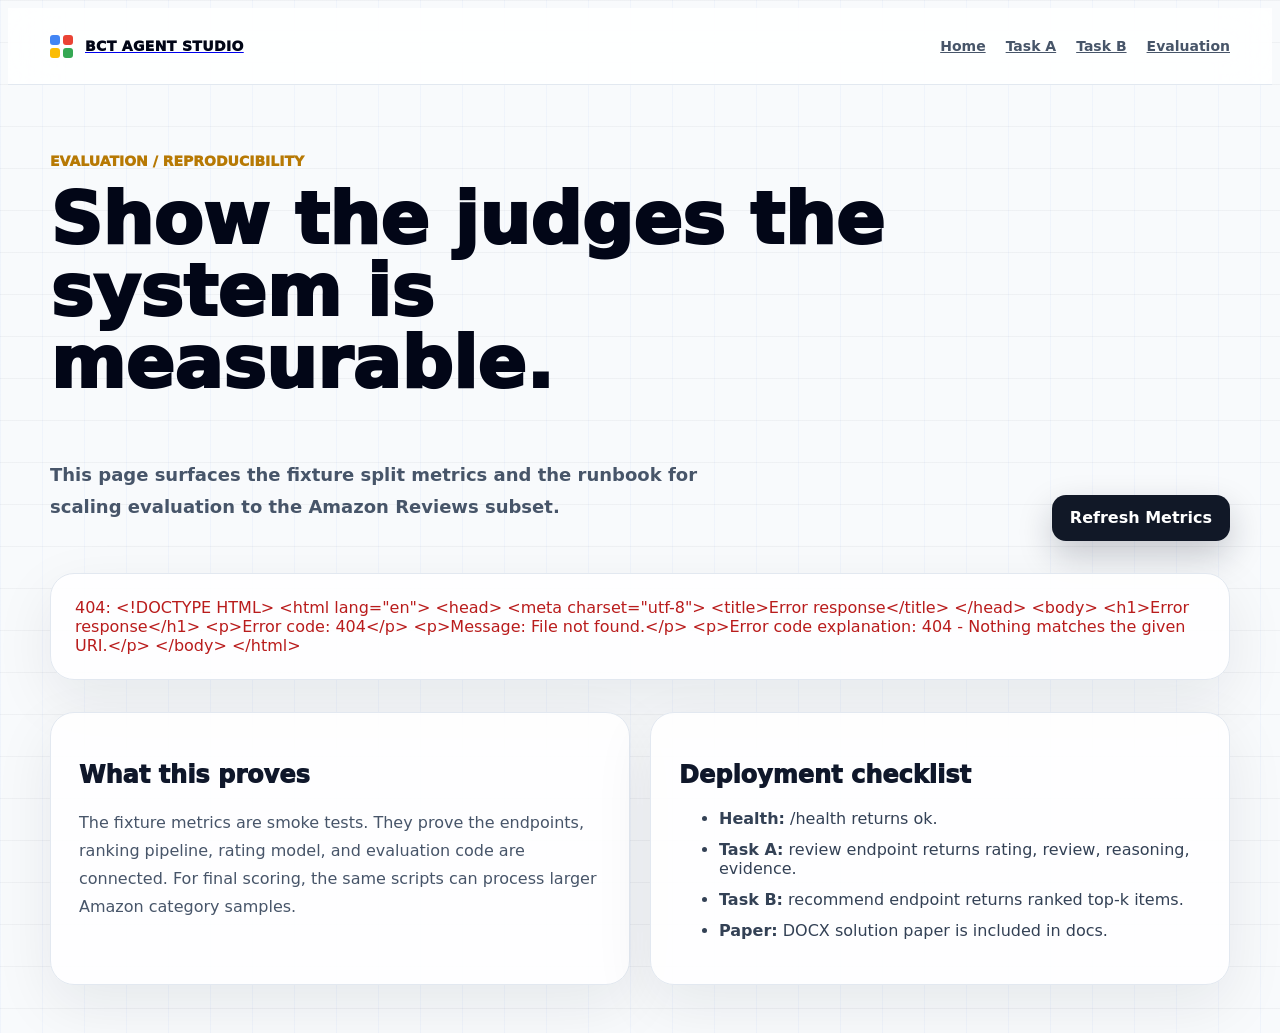
==== static/evaluation.html @ b9800616 "Style dropdown menus across UI" ====
<!doctype html>
<html lang="en">
  <head>
    <meta charset="utf-8" />
    <meta name="viewport" content="width=device-width, initial-scale=1" />
    <title>Evaluation | BCT Agent Studio</title>
    <link rel="icon" href="data:," />
    <link rel="stylesheet" href="/static/styles.css?v=2" />
  </head>
  <body>
    <header class="sticky top-0 z-40 border-b border-slate-200 bg-white/85 backdrop-blur-xl">
      <div class="shell flex h-[76px] items-center justify-between">
        <a href="/" class="flex items-center gap-3">
          <span class="brand-mark" aria-hidden="true">
            <span class="bg-[#4285F4]"></span><span class="bg-[#EA4335]"></span>
            <span class="bg-[#FBBC04]"></span><span class="bg-[#34A853]"></span>
          </span>
          <span class="text-sm font-black uppercase tracking-wide text-slate-950">BCT Agent Studio</span>
        </a>
        <nav class="flex items-center gap-5">
          <a class="nav-link" data-nav href="/">Home</a>
          <a class="nav-link" data-nav href="/task-a">Task A</a>
          <a class="nav-link" data-nav href="/task-b">Task B</a>
          <a class="nav-link hidden sm:inline" data-nav href="/evaluation">Evaluation</a>
        </nav>
      </div>
    </header>

    <main class="shell py-10">
      <section class="mb-8 flex flex-col justify-between gap-5 lg:flex-row lg:items-end">
        <div>
          <p class="mt-7 text-sm font-black uppercase text-[#FBBC04]">Evaluation / Reproducibility</p>
          <h1 class="mt-2 max-w-4xl text-5xl font-black leading-none text-slate-950 md:text-7xl">
            Show the judges the system is measurable.
          </h1>
          <p class="mt-5 max-w-2xl text-lg font-semibold leading-8 text-slate-600">
            This page surfaces the fixture split metrics and the runbook for scaling evaluation to
            the Amazon Reviews subset.
          </p>
        </div>
        <button id="load-metrics" class="button-primary">Refresh Metrics</button>
      </section>

      <section id="metrics-result" class="grid gap-5 md:grid-cols-4"></section>

      <section class="mt-8 grid gap-5 lg:grid-cols-2">
        <article class="panel p-7">
          <h2 class="text-2xl font-black">What this proves</h2>
          <p class="mt-3 leading-7 text-slate-600">
            The fixture metrics are smoke tests. They prove the endpoints, ranking pipeline, rating
            model, and evaluation code are connected. For final scoring, the same scripts can process
            larger Amazon category samples.
          </p>
        </article>
        <article class="panel p-7">
          <h2 class="text-2xl font-black">Deployment checklist</h2>
          <ul class="mt-4 space-y-3 text-slate-700">
            <li><strong>Health:</strong> /health returns ok.</li>
            <li><strong>Task A:</strong> review endpoint returns rating, review, reasoning, evidence.</li>
            <li><strong>Task B:</strong> recommend endpoint returns ranked top-k items.</li>
            <li><strong>Paper:</strong> DOCX solution paper is included in docs.</li>
          </ul>
        </article>
      </section>
    </main>

    <script src="/static/shared.js?v=6"></script>
    <script src="/static/evaluation.js?v=6"></script>
  </body>
</html>
---- static/styles.css ----
:root {
  --ink: #0f172a;
  --muted: #64748b;
  --paper: #ffffff;
  --soft: #f8fafc;
  --line: #e2e8f0;
  --blue: #2563eb;
  --green: #16a34a;
  --yellow: #fbbc04;
  --red: #ea4335;
}

html {
  scroll-behavior: smooth;
}

*,
*::before,
*::after {
  box-sizing: border-box;
}

body {
  color: var(--ink);
  background:
    linear-gradient(90deg, rgba(37, 99, 235, 0.04) 1px, transparent 1px),
    linear-gradient(180deg, rgba(15, 23, 42, 0.04) 1px, transparent 1px),
    #f8fafc;
  background-size: 42px 42px;
  font-family: Inter, ui-sans-serif, system-ui, -apple-system, BlinkMacSystemFont, "Segoe UI", sans-serif;
  letter-spacing: 0;
}

.sticky { position: sticky; }
.top-0 { top: 0; }
.z-40 { z-index: 40; }
.hidden { display: none; }
.block { display: block; }
.inline { display: inline; }
.inline-flex { display: inline-flex; }
.flex { display: flex; }
.grid { display: grid; }
.items-center { align-items: center; }
.items-start { align-items: flex-start; }
.items-end { align-items: flex-end; }
.justify-between { justify-content: space-between; }
.justify-center { justify-content: center; }
.text-center { text-align: center; }
.text-right { text-align: right; }
.flex-col { flex-direction: column; }
.flex-wrap { flex-wrap: wrap; }
.gap-2 { gap: 8px; }
.gap-3 { gap: 12px; }
.gap-4 { gap: 16px; }
.gap-5 { gap: 20px; }
.gap-6 { gap: 24px; }
.gap-7 { gap: 28px; }
.space-y-3 > * + * { margin-top: 12px; }
.space-y-4 > * + * { margin-top: 16px; }
.mx-auto { margin-left: auto; margin-right: auto; }
.mt-1 { margin-top: 4px; }
.mt-2 { margin-top: 8px; }
.mt-3 { margin-top: 12px; }
.mt-4 { margin-top: 16px; }
.mt-5 { margin-top: 20px; }
.mt-7 { margin-top: 28px; }
.mt-8 { margin-top: 32px; }
.mt-9 { margin-top: 36px; }
.mt-10 { margin-top: 40px; }
.mb-3 { margin-bottom: 12px; }
.mb-4 { margin-bottom: 16px; }
.mb-5 { margin-bottom: 20px; }
.mb-6 { margin-bottom: 24px; }
.mb-8 { margin-bottom: 32px; }
.p-4 { padding: 16px; }
.p-5 { padding: 20px; }
.p-6 { padding: 24px; }
.p-7 { padding: 28px; }
.p-8 { padding: 32px; }
.px-4 { padding-left: 16px; padding-right: 16px; }
.px-5 { padding-left: 20px; padding-right: 20px; }
.py-3 { padding-top: 12px; padding-bottom: 12px; }
.py-4 { padding-top: 16px; padding-bottom: 16px; }
.py-10 { padding-top: 40px; padding-bottom: 40px; }
.pb-20 { padding-bottom: 80px; }
.h-full { height: 100%; }
.h-2 { height: 8px; }
.h-\[76px\] { height: 76px; }
.w-16 { width: 64px; }
.max-w-md { max-width: 448px; }
.max-w-2xl { max-width: 672px; }
.max-w-4xl { max-width: 896px; }
.min-h-\[360px\] { min-height: 360px; }
.rounded-full { border-radius: 999px; }
.rounded-2xl { border-radius: 16px; }
.rounded-3xl { border-radius: 24px; }
.rounded-\[22px\] { border-radius: 22px; }
.border-b { border-bottom: 1px solid var(--line); }
.border-slate-200 { border-color: #e2e8f0; }
.bg-white\/85 { background: rgba(255, 255, 255, 0.85); }
.bg-white { background: #fff; }
.bg-slate-50 { background: #f8fafc; }
.bg-emerald-50 { background: #ecfdf5; }
.bg-\[\#4285F4\] { background: #4285f4; }
.bg-\[\#EA4335\] { background: #ea4335; }
.bg-\[\#FBBC04\] { background: #fbbc04; }
.bg-\[\#34A853\] { background: #34a853; }
.backdrop-blur-xl { backdrop-filter: blur(24px); }
.text-xs { font-size: 12px; }
.text-sm { font-size: 14px; }
.text-lg { font-size: 18px; }
.text-xl { font-size: 20px; }
.text-2xl { font-size: 24px; }
.text-3xl { font-size: 30px; }
.text-5xl { font-size: 48px; }
.font-semibold { font-weight: 650; }
.font-bold { font-weight: 700; }
.font-black { font-weight: 950; }
.uppercase { text-transform: uppercase; }
.tracking-wide { letter-spacing: 0.025em; }
.tracking-wider { letter-spacing: 0.05em; }
.leading-none { line-height: 1; }
.leading-7 { line-height: 28px; }
.leading-8 { line-height: 32px; }
.leading-9 { line-height: 36px; }
.text-slate-950 { color: #020617; }
.text-slate-800 { color: #1e293b; }
.text-slate-700 { color: #334155; }
.text-slate-600 { color: #475569; }
.text-slate-500 { color: #64748b; }
.text-slate-400 { color: #94a3b8; }
.text-red-700 { color: #b91c1c; }
.text-emerald-950 { color: #022c22; }
.text-emerald-900 { color: #064e3b; }
.text-emerald-700 { color: #047857; }
.text-\[\#4285F4\] { color: #4285f4; }
.text-\[\#34A853\] { color: #34a853; }
.text-\[\#FBBC04\] { color: #b77904; }
.grid-cols-3 { grid-template-columns: repeat(3, minmax(0, 1fr)); }
.left-\[7\%\] { left: 7%; }
.left-\[9\%\] { left: 9%; }
.right-\[7\%\] { right: 7%; }
.top-\[9\%\] { top: 9%; }
.top-\[34\%\] { top: 34%; }
.bottom-\[9\%\] { bottom: 9%; }
.w-\[52\%\] { width: 52%; }
.w-\[62\%\] { width: 62%; }
.w-\[68\%\] { width: 68%; }

button,
input,
select,
textarea {
  font: inherit;
}

button {
  border: 0;
}

main,
section,
article,
aside,
form,
div {
  min-width: 0;
}

.shell {
  width: min(1180px, calc(100% - 32px));
  margin: 0 auto;
}

.brand-mark {
  display: grid;
  grid-template-columns: repeat(2, 10px);
  gap: 3px;
  width: 23px;
}

.brand-mark span {
  aspect-ratio: 1;
  border-radius: 3px;
}

.nav-link {
  color: #475569;
  font-size: 14px;
  font-weight: 700;
  transition: color 160ms ease;
}

.nav-link:hover,
.nav-link.active {
  color: var(--ink);
}

.hero-stage {
  position: relative;
  min-height: calc(100vh - 76px);
  display: grid;
  align-items: center;
  overflow: hidden;
}

.hero-stage::before {
  content: "";
  position: absolute;
  inset: 0;
  background:
    radial-gradient(circle at 22% 24%, rgba(251, 188, 4, 0.22), transparent 25%),
    radial-gradient(circle at 80% 18%, rgba(52, 168, 83, 0.18), transparent 22%),
    radial-gradient(circle at 70% 82%, rgba(37, 99, 235, 0.18), transparent 24%);
  opacity: 0.85;
  pointer-events: none;
}

.hero-inner {
  position: relative;
  z-index: 1;
  display: grid;
  grid-template-columns: minmax(0, 1.02fr) minmax(380px, 0.98fr);
  gap: 34px;
  align-items: center;
  padding: 56px 0 72px;
}

.headline {
  font-size: clamp(48px, 7vw, 92px);
  line-height: 0.92;
  letter-spacing: 0;
  font-weight: 950;
}

.headline .line {
  display: block;
}

.pill {
  display: inline-flex;
  align-items: center;
  gap: 8px;
  border: 1px solid rgba(15, 23, 42, 0.1);
  border-radius: 999px;
  background: rgba(255, 255, 255, 0.78);
  padding: 8px 12px;
  color: #334155;
  font-size: 13px;
  font-weight: 800;
  backdrop-filter: blur(10px);
}

.dot {
  width: 8px;
  height: 8px;
  border-radius: 999px;
  background: var(--red);
}

.dot.ok {
  background: var(--green);
}

.hero-visual {
  position: relative;
  min-height: 560px;
}

.signal-board {
  position: absolute;
  inset: 0;
  border: 1px solid rgba(15, 23, 42, 0.08);
  border-radius: 28px;
  background: rgba(255, 255, 255, 0.78);
  box-shadow: 0 30px 80px rgba(15, 23, 42, 0.14);
  overflow: hidden;
  backdrop-filter: blur(18px);
}

.signal-board::before {
  content: "";
  position: absolute;
  inset: 0;
  background:
    linear-gradient(90deg, rgba(37, 99, 235, 0.06) 1px, transparent 1px),
    linear-gradient(180deg, rgba(15, 23, 42, 0.05) 1px, transparent 1px);
  background-size: 34px 34px;
}

.signal-card {
  position: absolute;
  border: 1px solid rgba(15, 23, 42, 0.08);
  border-radius: 20px;
  background: #fff;
  box-shadow: 0 18px 50px rgba(15, 23, 42, 0.12);
  padding: 18px;
}

.signal-card h3 {
  margin: 0 0 8px;
  font-size: 16px;
  font-weight: 900;
}

.signal-card p {
  margin: 0;
  color: var(--muted);
  line-height: 1.45;
  font-size: 14px;
}

.score-ring {
  display: grid;
  place-items: center;
  width: 94px;
  height: 94px;
  border: 10px solid #dbeafe;
  border-top-color: var(--blue);
  border-right-color: var(--green);
  border-radius: 999px;
  color: var(--ink);
  font-weight: 950;
}

.panel {
  border: 1px solid var(--line);
  border-radius: 24px;
  background: rgba(255, 255, 255, 0.9);
  box-shadow: 0 20px 60px rgba(15, 23, 42, 0.08);
}

.workspace-grid {
  display: grid;
  grid-template-columns: minmax(280px, 340px) minmax(0, 1fr);
  gap: 22px;
  align-items: start;
}

.field-label {
  display: block;
  margin-bottom: 7px;
  color: #475569;
  font-size: 13px;
  font-weight: 850;
}

.input,
.textarea,
.select {
  display: block;
  width: 100%;
  max-width: 100%;
  border: 1px solid var(--line);
  border-radius: 14px;
  background: #fff;
  color: var(--ink);
  padding: 12px 14px;
  outline: none;
  transition:
    border-color 160ms ease,
    box-shadow 160ms ease;
}

.textarea {
  min-width: 0;
  resize: vertical;
}

.input:focus,
.textarea:focus,
.select:focus {
  border-color: rgba(37, 99, 235, 0.55);
  box-shadow: 0 0 0 4px rgba(37, 99, 235, 0.1);
}

.native-select-hidden {
  position: absolute;
  width: 1px;
  height: 1px;
  margin: 0;
  opacity: 0;
  pointer-events: none;
}

.custom-select {
  position: relative;
  width: 100%;
}

.custom-select-trigger {
  display: flex;
  align-items: center;
  justify-content: space-between;
  gap: 12px;
  width: 100%;
  min-height: 46px;
  border: 1px solid var(--line);
  border-radius: 16px;
  background: #fff;
  color: var(--ink);
  padding: 12px 14px;
  text-align: left;
  font-weight: 750;
  cursor: pointer;
  transition:
    border-color 160ms ease,
    box-shadow 160ms ease,
    transform 160ms ease;
}

.custom-select-trigger span {
  min-width: 0;
  overflow: hidden;
  text-overflow: ellipsis;
  white-space: nowrap;
}

.custom-select-trigger svg {
  width: 20px;
  height: 20px;
  flex: 0 0 20px;
  fill: none;
  stroke: currentColor;
  stroke-width: 2.3;
  stroke-linecap: round;
  stroke-linejoin: round;
  transition: transform 160ms ease;
}

.custom-select.open .custom-select-trigger,
.custom-select-trigger:focus {
  border-color: rgba(37, 99, 235, 0.55);
  box-shadow: 0 0 0 4px rgba(37, 99, 235, 0.1);
  outline: none;
}

.custom-select.open .custom-select-trigger svg {
  transform: rotate(180deg);
}

.custom-select-menu {
  position: absolute;
  z-index: 80;
  top: calc(100% + 8px);
  left: 0;
  right: 0;
  display: none;
  max-height: 280px;
  overflow-y: auto;
  border: 1px solid rgba(15, 23, 42, 0.12);
  border-radius: 18px;
  background: rgba(255, 255, 255, 0.98);
  box-shadow: 0 24px 60px rgba(15, 23, 42, 0.18);
  padding: 6px;
  backdrop-filter: blur(16px);
  animation: select-menu-in 160ms ease both;
}

.custom-select.open .custom-select-menu {
  display: grid;
  gap: 2px;
}

.custom-select-option {
  width: 100%;
  border-radius: 13px;
  background: transparent;
  color: #1e293b;
  padding: 11px 12px;
  text-align: left;
  font-weight: 800;
  cursor: pointer;
  transition:
    background 140ms ease,
    color 140ms ease,
    transform 140ms ease;
}

.custom-select-option:hover {
  background: #f1f5f9;
  transform: translateX(2px);
}

.custom-select-option.selected {
  background: #111827;
  color: #fff;
}

@keyframes select-menu-in {
  from {
    opacity: 0;
    transform: translateY(-6px) scale(0.98);
  }
  to {
    opacity: 1;
    transform: translateY(0) scale(1);
  }
}

.button-primary,
.button-secondary {
  display: inline-flex;
  align-items: center;
  justify-content: center;
  min-height: 46px;
  border-radius: 14px;
  padding: 0 18px;
  font-weight: 900;
  transition:
    transform 160ms ease,
    box-shadow 160ms ease,
    background 160ms ease;
}

.button-primary,
.button-secondary,
.tag {
  cursor: pointer;
}

.button-primary[disabled],
.button-secondary[disabled] {
  cursor: not-allowed;
  opacity: 0.55;
  transform: none;
  box-shadow: none;
}

.button-primary {
  background: #111827;
  color: #fff;
  box-shadow: 0 14px 34px rgba(17, 24, 39, 0.22);
  text-decoration: none;
}

.button-primary:hover {
  transform: translateY(-1px);
  box-shadow: 0 18px 40px rgba(17, 24, 39, 0.28);
}

.button-primary[disabled]:hover,
.button-secondary[disabled]:hover {
  transform: none;
  box-shadow: none;
}

.button-secondary {
  border: 1px solid var(--line);
  background: #fff;
  color: var(--ink);
}

.metric-tile {
  border: 1px solid var(--line);
  border-radius: 20px;
  background: #fff;
  padding: 18px;
}

.trace-panel {
  border: 1px solid var(--line);
  border-radius: 20px;
  background: #fff;
  padding: 16px;
}

.trace-panel summary {
  cursor: pointer;
  color: #020617;
  font-size: 14px;
  font-weight: 950;
  text-transform: uppercase;
}

.trace-step {
  display: grid;
  grid-template-columns: 34px minmax(0, 1fr);
  gap: 12px;
  border-top: 1px solid var(--line);
  padding: 14px 0;
}

.trace-step:first-child {
  border-top: 0;
  padding-top: 0;
}

.trace-index {
  display: grid;
  place-items: center;
  width: 28px;
  height: 28px;
  border-radius: 10px;
  background: #111827;
  color: #fff;
  font-size: 12px;
  font-weight: 950;
}

.trace-chip {
  display: inline-flex;
  max-width: 100%;
  border-radius: 999px;
  background: #f8fafc;
  color: #475569;
  padding: 5px 9px;
  font-size: 12px;
  font-weight: 800;
  overflow-wrap: anywhere;
}

.tag {
  display: inline-flex;
  align-items: center;
  border-radius: 999px;
  background: #f1f5f9;
  color: #334155;
  padding: 5px 9px;
  font-size: 12px;
  font-weight: 850;
}

.result-box {
  min-height: 430px;
  overflow: hidden;
}

.b-chat-page {
  min-height: calc(100vh - 76px);
  padding: 0;
  background:
    linear-gradient(90deg, rgba(37, 99, 235, 0.04) 1px, transparent 1px),
    linear-gradient(180deg, rgba(15, 23, 42, 0.04) 1px, transparent 1px),
    #f8fafc;
  background-size: 42px 42px;
}

.b-chat-app {
  display: grid;
  grid-template-columns: 330px minmax(0, 1fr);
  min-height: calc(100vh - 76px);
  border-left: 1px solid var(--line);
  border-right: 1px solid var(--line);
  background: transparent;
  animation: app-rise 520ms ease both;
}

.b-chat-sidebar {
  position: sticky;
  top: 76px;
  display: flex;
  flex-direction: column;
  gap: 18px;
  height: calc(100vh - 76px);
  border-right: 1px solid var(--line);
  background: rgba(248, 250, 252, 0.9);
  backdrop-filter: blur(14px);
  padding: 24px;
  overflow-y: auto;
  animation: sidebar-slide 560ms ease both;
}

.b-prompt-stack {
  display: grid;
  gap: 10px;
  margin-top: auto;
}

.prompt-chip {
  width: 100%;
  border: 1px solid var(--line);
  border-radius: 14px;
  background: #fff;
  color: #1e293b;
  padding: 12px 14px;
  text-align: left;
  font-size: 14px;
  font-weight: 850;
  cursor: pointer;
  transition:
    border-color 160ms ease,
    box-shadow 160ms ease,
    transform 160ms ease;
  animation: soft-pop 420ms ease both;
}

.prompt-chip:nth-child(2) { animation-delay: 50ms; }
.prompt-chip:nth-child(3) { animation-delay: 100ms; }
.prompt-chip:nth-child(4) { animation-delay: 150ms; }

.prompt-chip:hover {
  border-color: rgba(17, 24, 39, 0.18);
  box-shadow: 0 10px 24px rgba(15, 23, 42, 0.08);
  transform: translateY(-1px);
}

.b-chat-main {
  min-height: 0;
  background: transparent;
  padding-bottom: 168px;
}

.chat-scroll {
  overflow: visible;
  padding: 34px 0 0;
}

.chat-composer-panel {
  position: fixed;
  right: 0;
  bottom: 0;
  left: 330px;
  z-index: 35;
  border-top: 1px solid var(--line);
  background: rgba(255, 255, 255, 0.96);
  padding: 16px 24px 22px;
  backdrop-filter: blur(14px);
}

.composer-shell {
  position: relative;
  display: flex;
  align-items: flex-end;
  gap: 10px;
  width: min(860px, 100%);
  margin: 0 auto;
  border: 1px solid var(--line);
  border-radius: 30px;
  background: #fff;
  box-shadow: 0 18px 50px rgba(15, 23, 42, 0.12);
  padding: 9px 10px 9px 18px;
  animation: composer-lift 520ms ease both;
}

.chat-input {
  display: block;
  flex: 1 1 auto;
  width: 100%;
  max-height: 180px;
  min-height: 34px;
  border: 0;
  background: transparent;
  color: var(--ink);
  padding: 7px 4px;
  outline: none;
  resize: none;
  line-height: 22px;
  overflow-y: hidden;
}

.chat-input::placeholder {
  color: #94a3b8;
}

.composer-footer {
  display: flex;
  flex: 0 0 auto;
  flex-wrap: nowrap;
  gap: 10px;
  align-items: center;
  justify-content: flex-end;
  border-top: 0;
  padding: 0;
}

.composer-footer .voice-status {
  position: absolute;
  width: 1px;
  height: 1px;
  overflow: hidden;
  clip-path: inset(50%);
}

.composer-footer .voice-status.recording {
  position: static;
  width: auto;
  height: auto;
  clip-path: none;
}

.chat-composer-buttons {
  display: flex;
  flex-wrap: nowrap;
  gap: 8px;
  align-items: center;
}

.composer-shell .button-primary,
.composer-shell .button-secondary {
  width: auto;
  min-height: 42px;
  border-radius: 999px;
  padding: 0 18px;
}

.composer-shell .composer-icon-button {
  width: 42px;
  height: 42px;
  min-height: 42px;
  flex: 0 0 42px;
  padding: 0;
}

.composer-icon-button svg {
  width: 20px;
  height: 20px;
  fill: none;
  stroke: currentColor;
  stroke-width: 2.4;
  stroke-linecap: round;
  stroke-linejoin: round;
}

.composer-icon-button.listening {
  color: #b91c1c;
  box-shadow: 0 0 0 5px rgba(239, 68, 68, 0.12);
}

.chat-thread {
  display: grid;
  gap: 0;
  width: min(900px, calc(100% - 48px));
  margin: 0 auto;
  min-height: 0;
}

.chat-message {
  display: flex;
  padding: 18px 0;
  scroll-margin-top: 96px;
  scroll-margin-bottom: 190px;
  animation: message-in 360ms ease both;
}

.chat-message.user {
  justify-content: flex-end;
}

.chat-message.agent {
  justify-content: flex-start;
}

.chat-message.user .chat-bubble {
  max-width: min(620px, 84%);
  background: #111827;
  color: #fff;
  border-color: #111827;
  border-radius: 20px 20px 4px 20px;
  box-shadow: none;
  animation: user-bubble-in 260ms ease both;
}

.chat-message.agent .chat-bubble {
  width: min(760px, 100%);
  border-color: transparent;
  background: #fff;
  box-shadow: none;
  animation: agent-bubble-in 320ms ease both;
}

.chat-avatar {
  display: grid;
  place-items: center;
  width: 38px;
  height: 38px;
  border-radius: 14px;
  background: #eff6ff;
  color: var(--blue);
  font-size: 13px;
  font-weight: 950;
}

.chat-bubble {
  min-width: 0;
  border: 1px solid var(--line);
  border-radius: 20px;
  background: #fff;
  padding: 16px 18px;
  box-shadow: 0 12px 30px rgba(15, 23, 42, 0.06);
  overflow-wrap: anywhere;
}

.message-label {
  color: #64748b;
  font-size: 12px;
  font-weight: 950;
  letter-spacing: 0.05em;
  text-transform: uppercase;
}

.agent-progress {
  min-height: 40px;
}

.typing-bubble {
  display: inline-flex;
  gap: 6px;
  align-items: center;
  min-width: 74px;
  border: 1px solid var(--line);
  border-radius: 18px;
  background: #f8fafc;
  padding: 14px 16px;
  animation: agent-bubble-in 260ms ease both;
}

.typing-bubble span {
  width: 8px;
  height: 8px;
  border-radius: 999px;
  background: #94a3b8;
  animation: typing-pulse 1.1s infinite ease-in-out;
}

.typing-bubble span:nth-child(2) {
  animation-delay: 0.16s;
}

.typing-bubble span:nth-child(3) {
  animation-delay: 0.32s;
}

@keyframes typing-pulse {
  0%, 80%, 100% {
    opacity: 0.35;
    transform: translateY(0);
  }
  40% {
    opacity: 1;
    transform: translateY(-4px);
  }
}

@keyframes app-rise {
  from {
    opacity: 0;
    transform: translateY(12px);
  }
  to {
    opacity: 1;
    transform: translateY(0);
  }
}

@keyframes sidebar-slide {
  from {
    opacity: 0;
    transform: translateX(-18px);
  }
  to {
    opacity: 1;
    transform: translateX(0);
  }
}

@keyframes composer-lift {
  from {
    opacity: 0;
    transform: translateY(18px);
  }
  to {
    opacity: 1;
    transform: translateY(0);
  }
}

@keyframes message-in {
  from {
    opacity: 0;
  }
  to {
    opacity: 1;
  }
}

@keyframes agent-bubble-in {
  from {
    opacity: 0;
    transform: translateY(10px);
  }
  to {
    opacity: 1;
    transform: translateY(0);
  }
}

@keyframes user-bubble-in {
  from {
    opacity: 0;
    transform: translate(14px, 8px);
  }
  to {
    opacity: 1;
    transform: translate(0, 0);
  }
}

@keyframes card-rise {
  from {
    opacity: 0;
    transform: translateY(14px);
  }
  to {
    opacity: 1;
    transform: translateY(0);
  }
}

@keyframes soft-pop {
  from {
    opacity: 0;
    transform: translateY(8px) scale(0.98);
  }
  to {
    opacity: 1;
    transform: translateY(0) scale(1);
  }
}

.agent-trace-bottom {
  margin-top: 18px;
  border-top: 1px solid #f1f5f9;
  padding-top: 14px;
}

.progress-steps {
  display: grid;
  gap: 10px;
}

.progress-steps span {
  position: relative;
  display: block;
  border-radius: 14px;
  background: #f8fafc;
  padding: 12px 14px 12px 36px;
  color: #475569;
  font-size: 14px;
  font-weight: 850;
  overflow: hidden;
}

.progress-steps span::before {
  content: "";
  position: absolute;
  left: 14px;
  top: 50%;
  width: 10px;
  height: 10px;
  border-radius: 999px;
  background: var(--green);
  transform: translateY(-50%);
}

.review-rating {
  font-size: 64px;
  line-height: 1;
  font-weight: 950;
}

.recommendation-row {
  display: grid;
  grid-template-columns: 42px minmax(0, 1fr) minmax(92px, auto);
  gap: 14px;
  align-items: start;
  border-top: 1px solid var(--line);
  padding: 16px 0;
}

.chat-recommendation-row {
  border: 1px solid var(--line);
  border-radius: 18px;
  background: #fff;
  padding: 15px;
  margin-top: 10px;
  box-shadow: 0 10px 24px rgba(15, 23, 42, 0.05);
  animation: card-rise 360ms ease both;
  animation-delay: calc(var(--stagger, 0) * 45ms);
  transition:
    border-color 160ms ease,
    box-shadow 160ms ease,
    transform 160ms ease;
}

.chat-recommendation-row:hover {
  border-color: rgba(17, 24, 39, 0.18);
  box-shadow: 0 16px 34px rgba(15, 23, 42, 0.09);
  transform: translateY(-2px);
}

.recommendation-row h3,
.recommendation-row p,
.result-box p,
.panel p {
  overflow-wrap: anywhere;
}

.yarn-panel {
  border: 1px solid rgba(251, 188, 4, 0.38);
  border-radius: 24px;
  background:
    linear-gradient(135deg, rgba(251, 188, 4, 0.14), rgba(52, 168, 83, 0.1)),
    #fff;
  padding: 18px;
}

.chat-yarn-drawer {
  margin-top: 4px;
}

.chat-yarn-drawer summary {
  cursor: pointer;
  color: #111827;
  font-size: 14px;
  font-weight: 950;
}

.yarn-controls {
  display: grid;
  grid-template-columns: minmax(0, 1.1fr) minmax(0, 0.9fr) auto auto;
  gap: 10px;
  align-items: end;
}

#yarn-audio {
  display: block;
  width: 100%;
  max-width: 100%;
}

#yarn-audio[hidden] {
  display: none;
}

.voice-bars {
  display: inline-flex;
  align-items: end;
  gap: 3px;
  height: 18px;
}

.voice-bars span {
  width: 4px;
  border-radius: 99px;
  background: #16a34a;
}

.voice-bars span:nth-child(1) { height: 7px; }
.voice-bars span:nth-child(2) { height: 13px; }
.voice-bars span:nth-child(3) { height: 18px; }
.voice-bars span:nth-child(4) { height: 10px; }

.voice-input-row {
  display: flex;
  flex-wrap: wrap;
  gap: 10px;
  align-items: center;
  justify-content: space-between;
  margin-top: 10px;
}

.voice-status {
  color: #64748b;
  font-size: 13px;
  font-weight: 750;
}

.voice-status.recording {
  color: #b91c1c;
}

.voice-status.recording::before {
  content: "";
  display: inline-block;
  width: 8px;
  height: 8px;
  margin-right: 7px;
  border-radius: 999px;
  background: #ef4444;
  box-shadow: 0 0 0 5px rgba(239, 68, 68, 0.12);
}

.recommendation-row:first-child {
  border-top: 0;
  padding-top: 0;
}

.rank-badge {
  display: grid;
  place-items: center;
  width: 38px;
  height: 38px;
  border-radius: 14px;
  background: #eff6ff;
  color: var(--blue);
  font-weight: 950;
}

.loading {
  position: relative;
  overflow: hidden;
}

.loading::after {
  content: "";
  position: absolute;
  inset: 0;
  background: linear-gradient(90deg, transparent, rgba(255, 255, 255, 0.7), transparent);
  transform: translateX(-100%);
  animation: shimmer 1.1s infinite;
}

@keyframes shimmer {
  to {
    transform: translateX(100%);
  }
}

@media (max-width: 980px) {
  .hero-inner,
  .workspace-grid {
    grid-template-columns: 1fr;
  }

  .b-chat-app {
    grid-template-columns: 1fr;
  }

  .b-chat-sidebar {
    position: static;
    height: auto;
    border-right: 0;
    border-bottom: 1px solid var(--line);
  }

  .b-chat-main {
    padding-bottom: 178px;
  }

  .chat-composer-panel {
    left: 0;
  }

  .b-prompt-stack {
    margin-top: 0;
    grid-template-columns: repeat(2, minmax(0, 1fr));
  }

  .hero-visual {
    min-height: 430px;
  }
}

@media (max-width: 640px) {
  .shell {
    width: min(100% - 24px, 1180px);
  }

  .hero-stage {
    min-height: auto;
  }

  .hero-inner {
    padding: 34px 0 48px;
  }

  .recommendation-row {
    grid-template-columns: 42px minmax(0, 1fr);
  }

  .recommendation-row .score {
    grid-column: 2;
  }

  .yarn-controls {
    grid-template-columns: 1fr;
  }

  .chat-composer-panel {
    padding: 12px;
  }

  .b-chat-main {
    padding-bottom: 218px;
  }

  .chat-composer-buttons {
    width: 100%;
  }

  .b-chat-sidebar {
    padding: 18px 14px;
  }

  .b-prompt-stack {
    grid-template-columns: 1fr;
  }

  .chat-scroll {
    padding: 18px 0 14px;
  }

  .chat-thread {
    width: min(100% - 24px, 900px);
  }

  .chat-message {
    padding: 12px 0;
  }

  .chat-message.user .chat-bubble,
  .chat-message.agent .chat-bubble {
    max-width: 100%;
    width: 100%;
  }

  .composer-shell {
    border-radius: 18px;
    padding: 8px;
  }

  .button-primary,
  .button-secondary {
    width: 100%;
  }
}

@media (prefers-reduced-motion: reduce) {
  *,
  *::before,
  *::after {
    animation-duration: 1ms !important;
    animation-iteration-count: 1 !important;
    scroll-behavior: auto !important;
    transition-duration: 1ms !important;
  }
}

@media (min-width: 640px) {
  .sm\:flex-row { flex-direction: row; }
  .sm\:grid-cols-2 { grid-template-columns: repeat(2, minmax(0, 1fr)); }
  .sm\:inline { display: inline; }
}

@media (min-width: 768px) {
  .md\:flex { display: flex; }
  .md\:inline-flex { display: inline-flex; }
  .md\:grid-cols-3 { grid-template-columns: repeat(3, minmax(0, 1fr)); }
  .md\:grid-cols-4 { grid-template-columns: repeat(4, minmax(0, 1fr)); }
  .md\:col-span-4 { grid-column: span 4 / span 4; }
  .md\:text-7xl { font-size: 72px; }
}

@media (min-width: 1024px) {
  .lg\:flex-row { flex-direction: row; }
  .lg\:items-end { align-items: flex-end; }
  .lg\:grid-cols-2 { grid-template-columns: repeat(2, minmax(0, 1fr)); }
}

@media (min-width: 1280px) {
  .xl\:grid-cols-\[0\.86fr_1\.14fr\] {
    grid-template-columns: 0.86fr 1.14fr;
  }
}
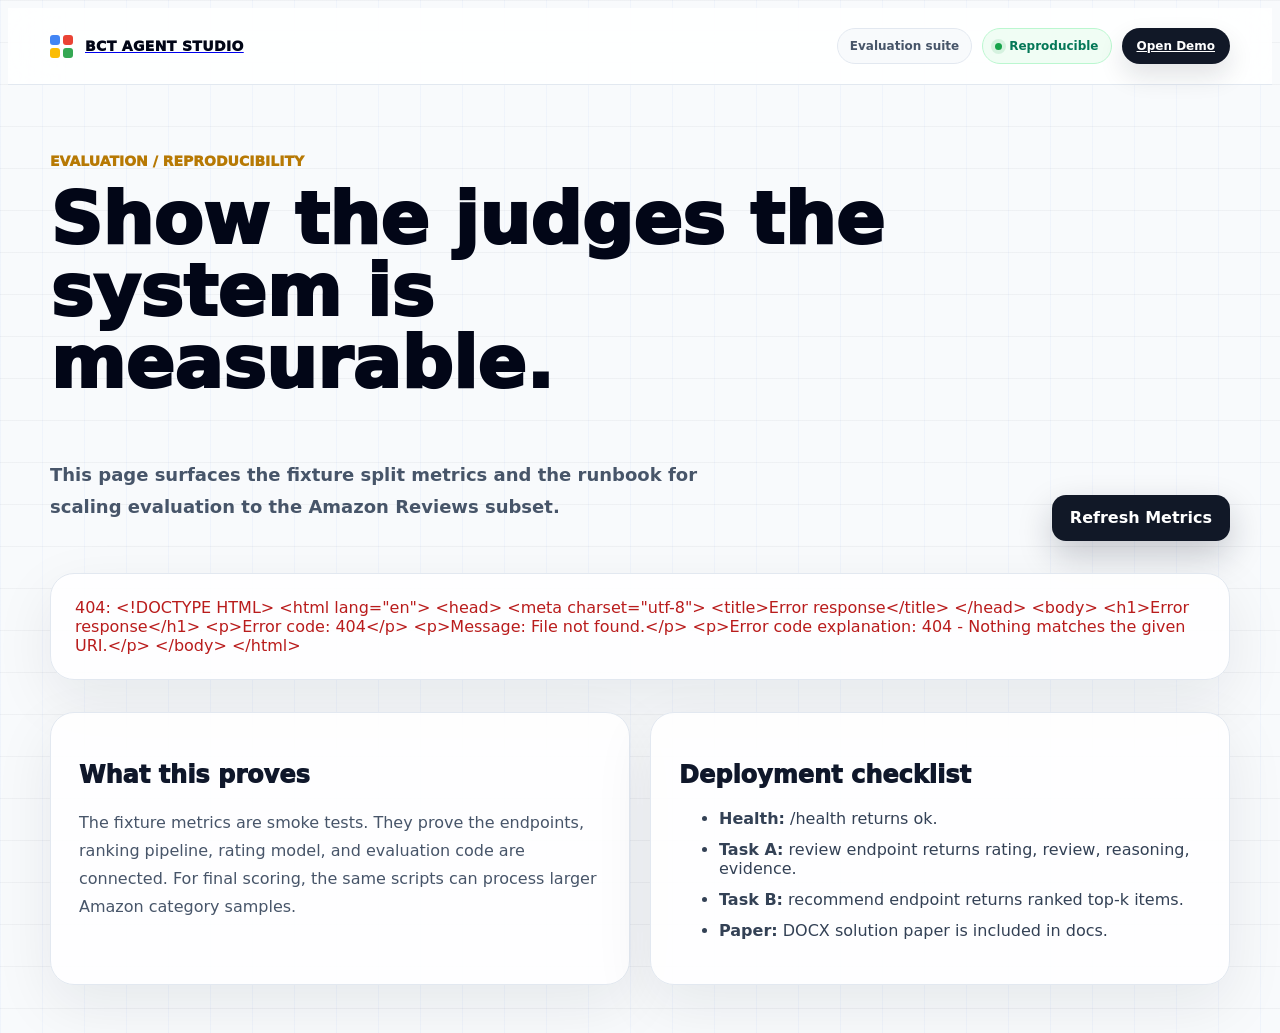
==== commit 4aa85380: "Replace header nav with studio actions" ====
--- a/static/evaluation.html
+++ b/static/evaluation.html
@@ -5,7 +5,7 @@
     <meta name="viewport" content="width=device-width, initial-scale=1" />
     <title>Evaluation | BCT Agent Studio</title>
     <link rel="icon" href="data:," />
-    <link rel="stylesheet" href="/static/styles.css?v=2" />
+    <link rel="stylesheet" href="/static/styles.css?v=5" />
   </head>
   <body>
     <header class="sticky top-0 z-40 border-b border-slate-200 bg-white/85 backdrop-blur-xl">
@@ -17,12 +17,11 @@
           </span>
           <span class="text-sm font-black uppercase tracking-wide text-slate-950">BCT Agent Studio</span>
         </a>
-        <nav class="flex items-center gap-5">
-          <a class="nav-link" data-nav href="/">Home</a>
-          <a class="nav-link" data-nav href="/task-a">Task A</a>
-          <a class="nav-link" data-nav href="/task-b">Task B</a>
-          <a class="nav-link hidden sm:inline" data-nav href="/evaluation">Evaluation</a>
-        </nav>
+        <div class="header-actions">
+          <span class="header-badge">Evaluation suite</span>
+          <span class="header-badge header-badge-live">Reproducible</span>
+          <a href="/task-a" class="header-cta">Open Demo</a>
+        </div>
       </div>
     </header>
 
@@ -64,7 +63,7 @@
       </section>
     </main>
 
-    <script src="/static/shared.js?v=6"></script>
+    <script src="/static/shared.js?v=11"></script>
     <script src="/static/evaluation.js?v=6"></script>
   </body>
 </html>
--- a/static/styles.css
+++ b/static/styles.css
@@ -196,6 +196,65 @@
   color: var(--ink);
 }
 
+.header-actions {
+  display: flex;
+  align-items: center;
+  justify-content: flex-end;
+  gap: 10px;
+}
+
+.header-badge,
+.header-cta {
+  min-height: 36px;
+  display: inline-flex;
+  align-items: center;
+  justify-content: center;
+  border-radius: 999px;
+  white-space: nowrap;
+  font-size: 12px;
+  font-weight: 900;
+}
+
+.header-badge {
+  border: 1px solid #e2e8f0;
+  background: rgba(248, 250, 252, 0.9);
+  color: #475569;
+  padding: 0 12px;
+}
+
+.header-badge-live {
+  border-color: #bbf7d0;
+  background: #f0fdf4;
+  color: #047857;
+}
+
+.header-badge-live::before {
+  content: "";
+  width: 7px;
+  height: 7px;
+  margin-right: 7px;
+  border-radius: 999px;
+  background: #16a34a;
+  box-shadow: 0 0 0 4px rgba(22, 163, 74, 0.12);
+}
+
+.header-cta {
+  background: #111827;
+  color: #fff;
+  padding: 0 15px;
+  box-shadow: 0 12px 26px rgba(15, 23, 42, 0.12);
+  transition:
+    transform 180ms ease,
+    box-shadow 180ms ease,
+    background 180ms ease;
+}
+
+.header-cta:hover {
+  background: #020617;
+  box-shadow: 0 15px 30px rgba(15, 23, 42, 0.18);
+  transform: translateY(-1px);
+}
+
 .hero-stage {
   position: relative;
   min-height: calc(100vh - 76px);
@@ -610,20 +669,329 @@
   overflow-wrap: anywhere;
 }
 
+.trace-note {
+  color: #475569;
+  font-size: 13px;
+  font-weight: 650;
+  line-height: 1.55;
+}
+
 .tag {
   display: inline-flex;
   align-items: center;
   border-radius: 999px;
   background: #f1f5f9;
   color: #334155;
-  padding: 5px 9px;
-  font-size: 12px;
+  padding: 3px 7px;
+  font-size: 11px;
   font-weight: 850;
 }
 
 .result-box {
   min-height: 430px;
   overflow: hidden;
+}
+
+.task-a-shell {
+  --task-a-label: #64748b;
+}
+
+.task-a-hero {
+  margin-bottom: 24px;
+}
+
+.task-page-kicker {
+  margin-top: 10px;
+  color: var(--blue);
+  font-size: 13px;
+  font-weight: 950;
+  text-transform: uppercase;
+}
+
+.task-a-title {
+  max-width: 980px;
+  margin-top: 8px;
+  color: #020617;
+  font-size: clamp(32px, 4vw, 36px);
+  font-weight: 950;
+  line-height: 1.05;
+}
+
+.task-a-subtitle {
+  max-width: 720px;
+  margin-top: 14px;
+  color: #475569;
+  font-size: 16px;
+  font-weight: 650;
+  line-height: 1.65;
+}
+
+.task-a-persona-panel {
+  padding: 18px;
+}
+
+.task-a-persona-summary {
+  display: grid;
+  gap: 14px;
+}
+
+.task-a-persona-summary h2 {
+  margin-top: 4px;
+  color: #020617;
+  font-size: 24px;
+  font-weight: 950;
+  line-height: 1.1;
+}
+
+.task-a-persona-summary > div > p:not(.task-a-section-label) {
+  margin-top: 4px;
+  color: #64748b;
+  font-size: 13px;
+  font-weight: 700;
+}
+
+.task-a-persona-rows {
+  display: grid;
+  border: 1px solid #e2e8f0;
+  border-radius: 18px;
+  background: #f8fafc;
+  overflow: hidden;
+}
+
+.task-a-persona-rows div {
+  padding: 11px 13px;
+  border-top: 1px solid #e2e8f0;
+}
+
+.task-a-persona-rows div:first-child {
+  border-top: 0;
+}
+
+.task-a-persona-rows span {
+  color: #0f172a;
+  font-size: 12px;
+  font-weight: 950;
+}
+
+.task-a-persona-rows p {
+  margin-top: 3px;
+  color: #475569;
+  font-size: 13px;
+  font-weight: 620;
+  line-height: 1.35;
+}
+
+.task-a-generate {
+  width: 100%;
+  margin-top: 16px;
+}
+
+.task-a-results {
+  display: grid;
+  grid-template-columns: minmax(0, 1.5fr) minmax(280px, 1fr);
+  gap: 18px;
+  align-items: start;
+}
+
+.task-a-results.is-loading {
+  grid-template-columns: 1fr;
+}
+
+.task-a-review-panel {
+  min-height: 0;
+  padding: 20px;
+}
+
+.task-a-review-stack {
+  display: grid;
+  gap: 17px;
+}
+
+.task-a-rating-row {
+  display: flex;
+  align-items: center;
+  justify-content: space-between;
+  gap: 12px;
+}
+
+.task-a-rating-card strong {
+  display: block;
+  margin-top: 4px;
+  color: #020617;
+  font-size: 38px;
+  font-weight: 950;
+  line-height: 1;
+}
+
+.task-a-confidence-pill {
+  display: inline-flex;
+  gap: 8px;
+  align-items: baseline;
+  border: 1px solid #bbf7d0;
+  border-radius: 999px;
+  background: #f0fdf4;
+  color: #064e3b;
+  padding: 8px 12px;
+  white-space: nowrap;
+}
+
+.task-a-confidence-pill span {
+  color: #047857;
+  font-size: 11px;
+  font-weight: 950;
+  text-transform: uppercase;
+}
+
+.task-a-confidence-pill strong {
+  font-size: 17px;
+  font-weight: 950;
+}
+
+.task-a-section-label {
+  color: #666;
+  font-size: 12px;
+  font-weight: 850;
+  letter-spacing: 0.04em;
+  text-transform: uppercase;
+}
+
+.task-a-review-copy {
+  margin-top: 8px;
+  color: #334155;
+  font-size: 17px;
+  font-weight: 450;
+  line-height: 1.6;
+}
+
+.task-a-evidence-row {
+  display: flex;
+  flex-wrap: wrap;
+  gap: 7px;
+  margin-top: 8px;
+}
+
+.task-a-evidence-chip {
+  display: inline-flex;
+  align-items: center;
+  border: 1px solid #dbeafe;
+  border-radius: 999px;
+  background: #eff6ff;
+  color: #1e3a8a;
+  padding: 5px 8px;
+  font-size: 12px;
+  font-weight: 850;
+}
+
+.task-a-explanation-box {
+  border: 1px solid #e2e8f0;
+  border-radius: 16px;
+  background: #f8fafc;
+  padding: 13px 14px;
+}
+
+.task-a-explanation-box p:not(.task-a-section-label) {
+  margin-top: 6px;
+  color: #475569;
+  font-size: 14px;
+  font-weight: 560;
+  line-height: 1.65;
+}
+
+.task-a-side-column {
+  display: grid;
+  gap: 14px;
+}
+
+.task-a-yarn-panel,
+.task-a-side-column .trace-panel {
+  border: 1px solid #e2e8f0;
+  border-radius: 18px;
+  background: rgba(255, 255, 255, 0.92);
+  box-shadow: 0 12px 32px rgba(15, 23, 42, 0.06);
+}
+
+.task-a-yarn-panel {
+  padding: 0;
+  overflow: hidden;
+}
+
+.task-a-yarn-panel summary,
+.task-a-side-column .trace-panel summary {
+  display: flex;
+  align-items: center;
+  justify-content: space-between;
+  gap: 12px;
+  min-height: 54px;
+  padding: 12px 14px;
+  color: #111827;
+  font-size: 13px;
+  font-weight: 950;
+  text-transform: none;
+  cursor: pointer;
+}
+
+.task-a-yarn-summary-button {
+  min-height: 34px;
+  border-radius: 999px;
+  padding: 0 12px;
+  font-size: 12px;
+}
+
+.task-a-side-copy {
+  margin: 0 14px 12px;
+  color: #64748b;
+  font-size: 13px;
+  line-height: 1.5;
+}
+
+.task-a-yarn-options {
+  display: grid;
+  gap: 10px;
+  padding: 0 14px 14px;
+}
+
+.task-a-yarn-result {
+  margin: 0 14px 14px;
+  border-radius: 16px;
+  background: #f8fafc;
+  color: #475569;
+  padding: 12px;
+  font-size: 13px;
+  line-height: 1.55;
+}
+
+.task-a-yarn-result .text-xl {
+  font-size: 15px;
+  font-weight: 560;
+  line-height: 1.65;
+}
+
+.task-a-yarn-result .p-4 {
+  padding: 12px;
+}
+
+.task-a-side-column .trace-panel {
+  margin-top: 0;
+  padding: 0;
+}
+
+.task-a-side-column .trace-panel > div {
+  padding: 0 14px 14px;
+}
+
+.task-a-side-column .trace-step {
+  grid-template-columns: 28px minmax(0, 1fr);
+  gap: 10px;
+  padding: 12px 0;
+}
+
+.task-a-loading {
+  display: grid;
+  min-height: 280px;
+  place-items: center;
+  border-radius: 18px;
+  background: #fff;
+  padding: 24px;
 }
 
 .b-chat-page {
@@ -643,7 +1011,7 @@
   border-left: 1px solid var(--line);
   border-right: 1px solid var(--line);
   background: transparent;
-  animation: app-rise 520ms ease both;
+  animation: chat-fade-in 360ms ease both;
 }
 
 .b-chat-sidebar {
@@ -698,7 +1066,7 @@
 .b-chat-main {
   min-height: 0;
   background: transparent;
-  padding-bottom: 168px;
+  padding-bottom: 132px;
 }
 
 .chat-scroll {
@@ -716,6 +1084,12 @@
   background: rgba(255, 255, 255, 0.96);
   padding: 16px 24px 22px;
   backdrop-filter: blur(14px);
+}
+
+@supports (bottom: env(safe-area-inset-bottom)) {
+  .chat-composer-panel {
+    padding-bottom: calc(18px + env(safe-area-inset-bottom));
+  }
 }
 
 .composer-shell {
@@ -842,13 +1216,19 @@
 }
 
 .chat-message.user .chat-bubble {
-  max-width: min(620px, 84%);
+  width: fit-content;
+  max-width: min(430px, 68%);
   background: #111827;
   color: #fff;
   border-color: #111827;
-  border-radius: 20px 20px 4px 20px;
+  border-radius: 16px 16px 5px 16px;
+  padding: 9px 13px;
   box-shadow: none;
   animation: user-bubble-in 260ms ease both;
+}
+
+.chat-message.user .chat-bubble p {
+  line-height: 1.45;
 }
 
 .chat-message.agent .chat-bubble {
@@ -876,7 +1256,7 @@
   border: 1px solid var(--line);
   border-radius: 20px;
   background: #fff;
-  padding: 16px 18px;
+  padding: 12px 14px;
   box-shadow: 0 12px 30px rgba(15, 23, 42, 0.06);
   overflow-wrap: anywhere;
 }
@@ -943,6 +1323,15 @@
   }
 }
 
+@keyframes chat-fade-in {
+  from {
+    opacity: 0;
+  }
+  to {
+    opacity: 1;
+  }
+}
+
 @keyframes sidebar-slide {
   from {
     opacity: 0;
@@ -1060,21 +1449,18 @@
 }
 
 .recommendation-row {
-  display: grid;
-  grid-template-columns: 42px minmax(0, 1fr) minmax(92px, auto);
-  gap: 14px;
-  align-items: start;
   border-top: 1px solid var(--line);
   padding: 16px 0;
 }
 
 .chat-recommendation-row {
-  border: 1px solid var(--line);
-  border-radius: 18px;
+  display: block;
+  border: 1px solid rgba(148, 163, 184, 0.26);
+  border-radius: 12px;
   background: #fff;
-  padding: 15px;
-  margin-top: 10px;
-  box-shadow: 0 10px 24px rgba(15, 23, 42, 0.05);
+  padding: 9px 10px;
+  margin-top: 7px;
+  box-shadow: 0 4px 12px rgba(15, 23, 42, 0.035);
   animation: card-rise 360ms ease both;
   animation-delay: calc(var(--stagger, 0) * 45ms);
   transition:
@@ -1084,9 +1470,78 @@
 }
 
 .chat-recommendation-row:hover {
-  border-color: rgba(17, 24, 39, 0.18);
-  box-shadow: 0 16px 34px rgba(15, 23, 42, 0.09);
-  transform: translateY(-2px);
+  border-color: rgba(66, 133, 244, 0.28);
+  box-shadow: 0 7px 18px rgba(15, 23, 42, 0.055);
+  transform: translateY(-1px);
+}
+
+.rec-card-header {
+  display: flex;
+  gap: 8px;
+  align-items: center;
+  justify-content: space-between;
+}
+
+.rec-title-wrap {
+  display: flex;
+  min-width: 0;
+  gap: 8px;
+  align-items: center;
+}
+
+.rec-card-header h3 {
+  color: #0f172a;
+  font-size: 15px;
+  font-weight: 950;
+  line-height: 1.18;
+}
+
+.rec-meta {
+  margin-top: 2px;
+  color: #64748b;
+  font-size: 11px;
+  font-weight: 850;
+}
+
+.rec-reason {
+  margin-top: 7px;
+  color: #334155;
+  font-size: 13px;
+  font-weight: 520;
+  line-height: 1.45;
+}
+
+.rec-tags {
+  display: flex;
+  flex-wrap: wrap;
+  gap: 5px;
+  margin-top: 7px;
+}
+
+.fit-pill {
+  display: inline-flex;
+  flex: 0 0 auto;
+  gap: 5px;
+  align-items: baseline;
+  border: 1px solid #e2e8f0;
+  border-radius: 999px;
+  background: #f8fafc;
+  padding: 4px 7px;
+  color: #0f172a;
+  white-space: nowrap;
+}
+
+.fit-pill span {
+  color: #94a3b8;
+  font-size: 9px;
+  font-weight: 950;
+  letter-spacing: 0.05em;
+  text-transform: uppercase;
+}
+
+.fit-pill strong {
+  font-size: 12px;
+  font-weight: 950;
 }
 
 .recommendation-row h3,
@@ -1189,11 +1644,12 @@
 .rank-badge {
   display: grid;
   place-items: center;
-  width: 38px;
-  height: 38px;
-  border-radius: 14px;
+  width: 24px;
+  height: 24px;
+  border-radius: 8px;
   background: #eff6ff;
   color: var(--blue);
+  font-size: 12px;
   font-weight: 950;
 }
 
@@ -1235,7 +1691,7 @@
   }
 
   .b-chat-main {
-    padding-bottom: 178px;
+    padding-bottom: 132px;
   }
 
   .chat-composer-panel {
@@ -1250,6 +1706,10 @@
   .hero-visual {
     min-height: 430px;
   }
+
+  .task-a-results {
+    grid-template-columns: 1fr;
+  }
 }
 
 @media (max-width: 640px) {
@@ -1257,6 +1717,20 @@
     width: min(100% - 24px, 1180px);
   }
 
+  .header-actions {
+    gap: 8px;
+  }
+
+  .header-badge {
+    display: none;
+  }
+
+  .header-cta {
+    min-height: 34px;
+    padding: 0 12px;
+    font-size: 11px;
+  }
+
   .hero-stage {
     min-height: auto;
   }
@@ -1265,12 +1739,34 @@
     padding: 34px 0 48px;
   }
 
-  .recommendation-row {
-    grid-template-columns: 42px minmax(0, 1fr);
-  }
-
-  .recommendation-row .score {
-    grid-column: 2;
+  .task-a-title {
+    font-size: 30px;
+  }
+
+  .task-a-rating-row,
+  .task-a-yarn-panel summary,
+  .task-a-side-column .trace-panel summary {
+    align-items: flex-start;
+  }
+
+  .task-a-confidence-pill {
+    padding: 7px 10px;
+  }
+
+  .task-a-review-panel {
+    padding: 16px;
+  }
+
+  .rec-card-header {
+    align-items: flex-start;
+  }
+
+  .fit-pill {
+    padding: 5px 8px;
+  }
+
+  .rec-card-header h3 {
+    font-size: 16px;
   }
 
   .yarn-controls {
@@ -1282,7 +1778,7 @@
   }
 
   .b-chat-main {
-    padding-bottom: 218px;
+    padding-bottom: 132px;
   }
 
   .chat-composer-buttons {
@@ -1309,10 +1805,14 @@
     padding: 12px 0;
   }
 
-  .chat-message.user .chat-bubble,
   .chat-message.agent .chat-bubble {
     max-width: 100%;
     width: 100%;
+  }
+
+  .chat-message.user .chat-bubble {
+    width: fit-content;
+    max-width: 84%;
   }
 
   .composer-shell {
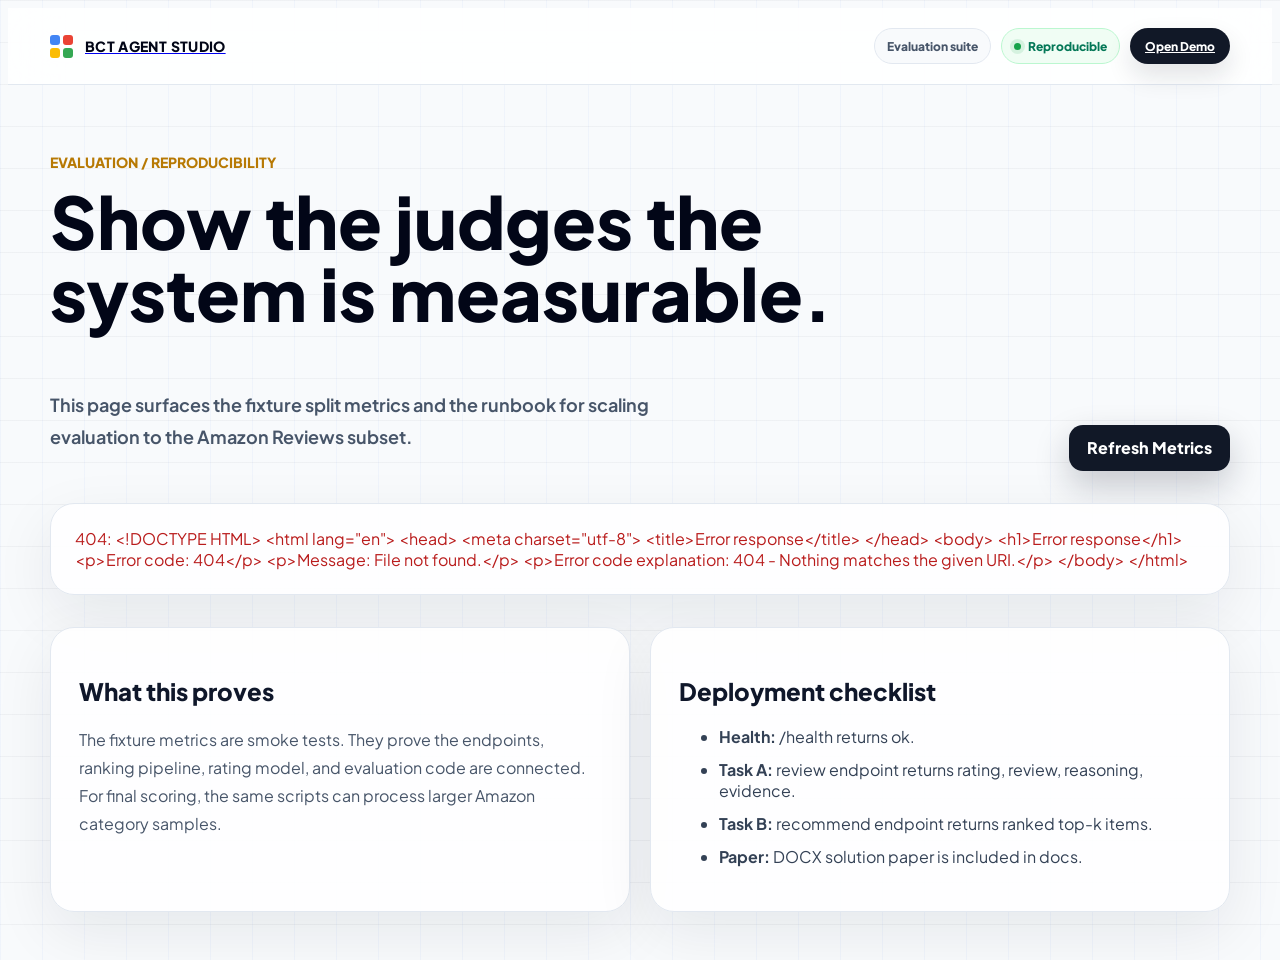
==== commit c15734e4: "Use Plus Jakarta Sans font" ====
--- a/static/evaluation.html
+++ b/static/evaluation.html
@@ -5,7 +5,10 @@
     <meta name="viewport" content="width=device-width, initial-scale=1" />
     <title>Evaluation | BCT Agent Studio</title>
     <link rel="icon" href="data:," />
-    <link rel="stylesheet" href="/static/styles.css?v=5" />
+    <link rel="preconnect" href="https://fonts.googleapis.com" />
+    <link rel="preconnect" href="https://fonts.gstatic.com" crossorigin />
+    <link href="https://fonts.googleapis.com/css2?family=Plus+Jakarta+Sans:wght@400;500;600;700;800&display=swap" rel="stylesheet" />
+    <link rel="stylesheet" href="/static/styles.css?v=6" />
   </head>
   <body>
     <header class="sticky top-0 z-40 border-b border-slate-200 bg-white/85 backdrop-blur-xl">
--- a/static/styles.css
+++ b/static/styles.css
@@ -8,6 +8,7 @@
   --green: #16a34a;
   --yellow: #fbbc04;
   --red: #ea4335;
+  --font-sans: "Plus Jakarta Sans", ui-sans-serif, system-ui, -apple-system, BlinkMacSystemFont, "Segoe UI", sans-serif;
 }
 
 html {
@@ -27,7 +28,7 @@
     linear-gradient(180deg, rgba(15, 23, 42, 0.04) 1px, transparent 1px),
     #f8fafc;
   background-size: 42px 42px;
-  font-family: Inter, ui-sans-serif, system-ui, -apple-system, BlinkMacSystemFont, "Segoe UI", sans-serif;
+  font-family: var(--font-sans);
   letter-spacing: 0;
 }
 
@@ -1571,11 +1572,61 @@
   font-weight: 950;
 }
 
+.chat-yarn-body {
+  margin-top: 16px;
+}
+
+.chat-yarn-header {
+  display: grid;
+  grid-template-columns: 28px minmax(0, 1fr);
+  gap: 12px;
+  align-items: center;
+}
+
+.chat-yarn-header h2 {
+  margin-top: 4px;
+  color: #020617;
+  font-size: 20px;
+  font-weight: 950;
+  line-height: 1.2;
+}
+
 .yarn-controls {
   display: grid;
   grid-template-columns: minmax(0, 1.1fr) minmax(0, 0.9fr) auto auto;
   gap: 10px;
   align-items: end;
+}
+
+.chat-yarn-drawer .yarn-controls {
+  grid-template-columns: 1fr;
+  gap: 12px;
+}
+
+.chat-yarn-drawer .field-label {
+  margin-bottom: 6px;
+}
+
+.chat-yarn-actions {
+  display: grid;
+  grid-template-columns: 1fr;
+  gap: 10px;
+}
+
+.chat-yarn-actions .button-primary,
+.chat-yarn-actions .button-secondary {
+  width: 100%;
+  min-height: 42px;
+  border-radius: 16px;
+  padding: 0 14px;
+  font-size: 14px;
+}
+
+.chat-yarn-drawer #yarn-result {
+  border-radius: 20px;
+  padding: 16px;
+  font-size: 15px;
+  line-height: 1.45;
 }
 
 #yarn-audio {
